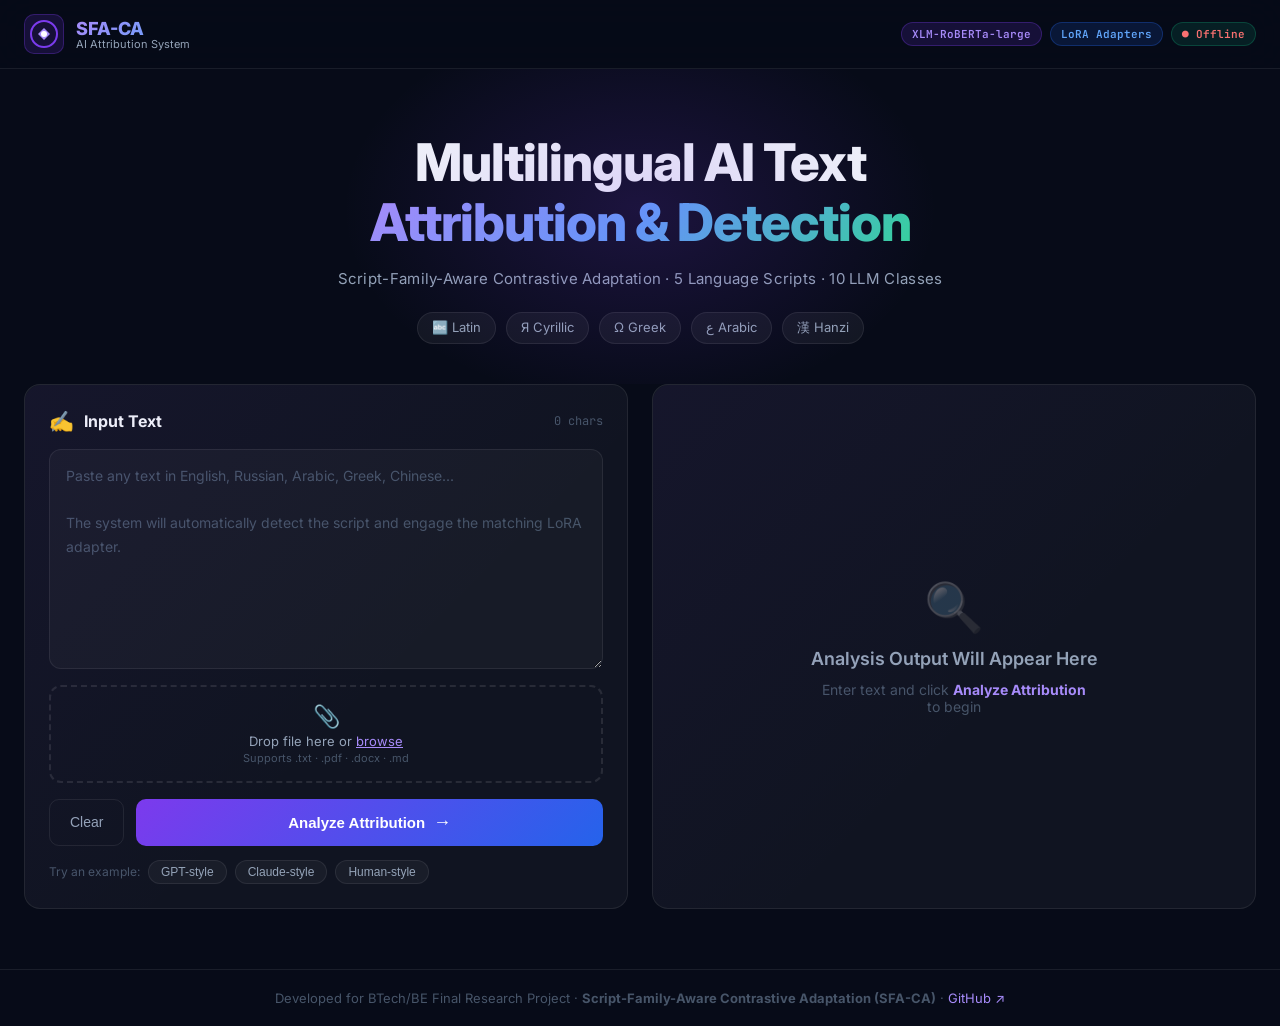
==== docs/index.html @ b48a972a "Rename frontend/ to docs/ for GitHub Pages deployment" ====
<!DOCTYPE html>
<html lang="en">
<head>
  <meta charset="UTF-8" />
  <meta name="viewport" content="width=device-width, initial-scale=1.0" />
  <title>SFA-CA | Multilingual AI Text Attribution System</title>
  <meta name="description" content="Script-Family-Aware Contrastive Adaptation for Multi-LLM Detection & Authorship Attribution across 5 language scripts." />
  <link rel="preconnect" href="https://fonts.googleapis.com" />
  <link rel="preconnect" href="https://fonts.gstatic.com" crossorigin />
  <link href="https://fonts.googleapis.com/css2?family=Inter:wght@300;400;500;600;700;800&family=JetBrains+Mono:wght@400;500&display=swap" rel="stylesheet" />
  <link rel="stylesheet" href="style.css" />
</head>
<body>

  <!-- ── HEADER ─────────────────────────────────────────────────────────── -->
  <header class="header">
    <div class="header-inner">
      <div class="logo">
        <div class="logo-icon">
          <svg width="28" height="28" viewBox="0 0 28 28" fill="none">
            <circle cx="14" cy="14" r="13" stroke="url(#lg1)" stroke-width="2"/>
            <path d="M8 14 L14 8 L20 14 L14 20 Z" fill="url(#lg2)"/>
            <circle cx="14" cy="14" r="3" fill="white"/>
            <defs>
              <linearGradient id="lg1" x1="0" y1="0" x2="28" y2="28">
                <stop offset="0%" stop-color="#7c3aed"/>
                <stop offset="100%" stop-color="#2563eb"/>
              </linearGradient>
              <linearGradient id="lg2" x1="0" y1="0" x2="28" y2="28">
                <stop offset="0%" stop-color="#a78bfa"/>
                <stop offset="100%" stop-color="#60a5fa"/>
              </linearGradient>
            </defs>
          </svg>
        </div>
        <div>
          <span class="logo-title">SFA-CA</span>
          <span class="logo-sub">AI Attribution System</span>
        </div>
      </div>
      <nav class="nav-badges">
        <span class="badge badge-purple">XLM-RoBERTa-large</span>
        <span class="badge badge-blue">LoRA Adapters</span>
        <span class="badge badge-green" id="status-badge">● Connecting...</span>
      </nav>
    </div>
  </header>

  <!-- ── HERO ───────────────────────────────────────────────────────────── -->
  <section class="hero">
    <div class="hero-glow"></div>
    <h1 class="hero-title">
      Multilingual AI Text<br/>
      <span class="gradient-text">Attribution & Detection</span>
    </h1>
    <p class="hero-sub">
      Script-Family-Aware Contrastive Adaptation · 5 Language Scripts · 10 LLM Classes
    </p>
    <div class="hero-clusters">
      <span class="cluster-pill">🔤 Latin</span>
      <span class="cluster-pill">Я Cyrillic</span>
      <span class="cluster-pill">Ω Greek</span>
      <span class="cluster-pill">ع Arabic</span>
      <span class="cluster-pill">漢 Hanzi</span>
    </div>
  </section>

  <!-- ── MAIN ───────────────────────────────────────────────────────────── -->
  <main class="main-grid">

    <!-- LEFT: Input Panel -->
    <section class="card input-card">
      <div class="card-header">
        <span class="card-icon">✍️</span>
        <h2 class="card-title">Input Text</h2>
        <span class="char-count" id="char-count">0 chars</span>
      </div>

      <textarea
        id="text-input"
        class="text-area"
        placeholder="Paste any text in English, Russian, Arabic, Greek, Chinese...&#10;&#10;The system will automatically detect the script and engage the matching LoRA adapter."
        spellcheck="false"
      ></textarea>

      <!-- File Upload -->
      <div class="upload-zone" id="upload-zone">
        <div class="upload-icon">📎</div>
        <div class="upload-label">Drop file here or <span class="upload-link">browse</span></div>
        <div class="upload-hint">Supports .txt · .pdf · .docx · .md</div>
        <input type="file" id="file-input" accept=".txt,.pdf,.docx,.md" hidden />
      </div>

      <div class="input-actions">
        <button class="btn-clear" id="btn-clear">Clear</button>
        <button class="btn-analyze" id="btn-analyze">
          <span class="btn-text">Analyze Attribution</span>
          <span class="btn-arrow">→</span>
        </button>
      </div>

      <!-- Example texts -->
      <div class="examples">
        <span class="examples-label">Try an example:</span>
        <button class="example-btn" data-text="Large language models have revolutionized natural language processing by enabling zero-shot generalization across diverse linguistic tasks. The transformer architecture's attention mechanism allows models to capture long-range dependencies in text, enabling sophisticated language understanding capabilities.">GPT-style</button>
        <button class="example-btn" data-text="I'd be happy to help analyze this topic. When considering complex technical frameworks, it is essential to systematically examine each component and evaluate its contribution to the overall system. Let me walk you through this clearly and methodically.">Claude-style</button>
        <button class="example-btn" data-text="Yesterday I went to the market and bought some vegetables. The weather was nice and I met my neighbor there. We talked for a while about the neighborhood and then I walked back home.">Human-style</button>
      </div>
    </section>

    <!-- RIGHT: Results Panel -->
    <section class="card results-card" id="results-card">

      <!-- Idle state -->
      <div class="idle-state" id="idle-state">
        <div class="idle-icon">🔍</div>
        <h3 class="idle-title">Analysis Output Will Appear Here</h3>
        <p class="idle-sub">Enter text and click <strong>Analyze Attribution</strong> to begin</p>
      </div>

      <!-- Loading state -->
      <div class="loading-state hidden" id="loading-state">
        <div class="spinner"></div>
        <p class="loading-text">Analyzing text attribution...</p>
        <p class="loading-sub">Routing to script adapter · Running inference</p>
      </div>

      <!-- Results state -->
      <div class="results-state hidden" id="results-state">

        <!-- Verdict Banner -->
        <div class="verdict-banner" id="verdict-banner">
          <div class="verdict-left">
            <div class="verdict-icon" id="verdict-icon">🤖</div>
            <div>
              <div class="verdict-label" id="verdict-label">AI-Generated</div>
              <div class="verdict-detail" id="verdict-detail">Primary: GPT-3.5-Turbo</div>
            </div>
          </div>
          <div class="confidence-ring-wrap">
            <svg class="confidence-ring" viewBox="0 0 80 80" width="80" height="80">
              <circle cx="40" cy="40" r="34" fill="none" stroke="#1e1b4b" stroke-width="8"/>
              <circle cx="40" cy="40" r="34" fill="none" stroke="url(#ringGrad)"
                stroke-width="8" stroke-linecap="round"
                stroke-dasharray="213.6" stroke-dashoffset="213.6"
                id="confidence-arc" transform="rotate(-90 40 40)"/>
              <text x="40" y="36" text-anchor="middle" font-size="14" font-weight="700" fill="white" id="conf-pct">87%</text>
              <text x="40" y="50" text-anchor="middle" font-size="7" fill="#a78bfa">confidence</text>
              <defs>
                <linearGradient id="ringGrad" x1="0%" y1="0%" x2="100%" y2="0%">
                  <stop offset="0%" stop-color="#7c3aed"/>
                  <stop offset="100%" stop-color="#2563eb"/>
                </linearGradient>
              </defs>
            </svg>
          </div>
        </div>

        <!-- Cluster Badge -->
        <div class="cluster-badge-row">
          <span class="meta-label">Active Adapter:</span>
          <span class="cluster-badge" id="cluster-badge">Latin</span>
          <span class="meta-label" style="margin-left:12px;">AI Probability:</span>
          <span class="ai-prob-pill" id="ai-prob-pill">87%</span>
        </div>

        <!-- Bar Chart -->
        <div class="chart-section">
          <div class="chart-title">Attribution Probability Distribution</div>
          <div class="bar-chart" id="bar-chart"></div>
        </div>

        <!-- Radar Chart -->
        <div class="chart-section">
          <div class="chart-title">Provenance Radar Profile</div>
          <canvas id="radar-canvas" width="280" height="280"></canvas>
        </div>

      </div>
    </section>
  </main>

  <!-- ── FOOTER ─────────────────────────────────────────────────────────── -->
  <footer class="footer">
    <p>
      Developed for BTech/BE Final Research Project ·
      <strong>Script-Family-Aware Contrastive Adaptation (SFA-CA)</strong> ·
      <a href="https://github.com/ByteBeast-1/multilingual-aa-sfaca" target="_blank" rel="noopener">GitHub ↗</a>
    </p>
  </footer>

  <script src="app.js"></script>
</body>
</html>
---- docs/style.css ----
/* ── Reset & Base ─────────────────────────────────────────────────────── */
*, *::before, *::after { box-sizing: border-box; margin: 0; padding: 0; }

:root {
  --bg:        #070b18;
  --bg-card:   rgba(255,255,255,0.04);
  --bg-card2:  rgba(255,255,255,0.07);
  --border:    rgba(255,255,255,0.08);
  --border-glow: rgba(124,58,237,0.35);
  --purple:    #7c3aed;
  --purple-lt: #a78bfa;
  --blue:      #2563eb;
  --blue-lt:   #60a5fa;
  --green:     #10b981;
  --red:       #ef4444;
  --text:      #f1f5f9;
  --text-muted:#94a3b8;
  --text-dim:  #475569;
  --radius:    16px;
  --shadow:    0 8px 32px rgba(0,0,0,0.5);
}

html { scroll-behavior: smooth; }
body {
  font-family: 'Inter', sans-serif;
  background: var(--bg);
  color: var(--text);
  min-height: 100vh;
  overflow-x: hidden;
}

/* ── Scrollbar ───────────────────────────────────────────────────────── */
::-webkit-scrollbar { width: 6px; }
::-webkit-scrollbar-track { background: var(--bg); }
::-webkit-scrollbar-thumb { background: #334155; border-radius: 3px; }
::-webkit-scrollbar-thumb:hover { background: var(--purple); }

/* ── Header ──────────────────────────────────────────────────────────── */
.header {
  position: sticky; top: 0; z-index: 100;
  background: rgba(7,11,24,0.85);
  backdrop-filter: blur(20px);
  border-bottom: 1px solid var(--border);
}
.header-inner {
  max-width: 1280px; margin: 0 auto;
  padding: 14px 24px;
  display: flex; align-items: center; justify-content: space-between;
}
.logo { display: flex; align-items: center; gap: 12px; }
.logo-icon {
  width: 40px; height: 40px;
  background: rgba(124,58,237,0.15);
  border: 1px solid rgba(124,58,237,0.3);
  border-radius: 10px;
  display: grid; place-items: center;
}
.logo-title {
  display: block; font-size: 18px; font-weight: 800;
  background: linear-gradient(135deg, #a78bfa, #60a5fa);
  -webkit-background-clip: text; -webkit-text-fill-color: transparent;
}
.logo-sub { display: block; font-size: 11px; color: var(--text-muted); margin-top: -2px; }
.nav-badges { display: flex; gap: 8px; flex-wrap: wrap; }
.badge {
  padding: 4px 10px; border-radius: 20px;
  font-size: 11px; font-weight: 600; font-family: 'JetBrains Mono', monospace;
}
.badge-purple { background: rgba(124,58,237,0.15); border: 1px solid rgba(124,58,237,0.3); color: var(--purple-lt); }
.badge-blue   { background: rgba(37,99,235,0.15);  border: 1px solid rgba(37,99,235,0.3);  color: var(--blue-lt);   }
.badge-green  { background: rgba(16,185,129,0.12); border: 1px solid rgba(16,185,129,0.25); color: #34d399; transition: all .3s; }

/* ── Hero ────────────────────────────────────────────────────────────── */
.hero {
  position: relative;
  text-align: center;
  padding: 64px 24px 40px;
  overflow: hidden;
}
.hero-glow {
  position: absolute; top: -60px; left: 50%; transform: translateX(-50%);
  width: 600px; height: 400px;
  background: radial-gradient(ellipse, rgba(124,58,237,0.18) 0%, transparent 70%);
  pointer-events: none;
}
.hero-title {
  font-size: clamp(28px, 5vw, 52px);
  font-weight: 800; line-height: 1.15;
  letter-spacing: -1px;
}
.gradient-text {
  background: linear-gradient(135deg, #a78bfa 0%, #60a5fa 50%, #34d399 100%);
  -webkit-background-clip: text; -webkit-text-fill-color: transparent;
}
.hero-sub {
  margin-top: 16px; font-size: 15px; color: var(--text-muted);
  letter-spacing: .3px;
}
.hero-clusters {
  display: flex; justify-content: center; gap: 10px; flex-wrap: wrap;
  margin-top: 24px;
}
.cluster-pill {
  padding: 6px 14px; border-radius: 20px;
  background: rgba(255,255,255,0.05); border: 1px solid var(--border);
  font-size: 13px; color: var(--text-muted);
  transition: all .2s;
}
.cluster-pill:hover {
  background: rgba(124,58,237,0.12); border-color: var(--border-glow);
  color: var(--purple-lt);
}

/* ── Main Grid ───────────────────────────────────────────────────────── */
.main-grid {
  max-width: 1280px; margin: 0 auto;
  padding: 0 24px 60px;
  display: grid;
  grid-template-columns: 1fr 1fr;
  gap: 24px;
}
@media (max-width: 900px) { .main-grid { grid-template-columns: 1fr; } }

/* ── Cards ───────────────────────────────────────────────────────────── */
.card {
  background: var(--bg-card);
  border: 1px solid var(--border);
  border-radius: var(--radius);
  padding: 24px;
  position: relative;
  transition: border-color .3s;
}
.card:hover { border-color: rgba(124,58,237,0.25); }
.card::before {
  content: '';
  position: absolute; inset: 0;
  border-radius: var(--radius);
  background: linear-gradient(135deg, rgba(124,58,237,0.05) 0%, transparent 60%);
  pointer-events: none;
}
.card-header {
  display: flex; align-items: center; gap: 10px;
  margin-bottom: 16px;
}
.card-icon { font-size: 20px; }
.card-title { font-size: 16px; font-weight: 700; flex: 1; }
.char-count { font-size: 12px; color: var(--text-dim); font-family: 'JetBrains Mono', monospace; }

/* ── Text Area ───────────────────────────────────────────────────────── */
.text-area {
  width: 100%; height: 220px;
  background: rgba(255,255,255,0.03);
  border: 1px solid var(--border);
  border-radius: 12px;
  color: var(--text);
  font-family: 'Inter', sans-serif;
  font-size: 14px; line-height: 1.7;
  padding: 14px 16px;
  resize: vertical;
  transition: border-color .2s, box-shadow .2s;
  outline: none;
}
.text-area:focus {
  border-color: var(--purple);
  box-shadow: 0 0 0 3px rgba(124,58,237,0.12);
}
.text-area::placeholder { color: var(--text-dim); }

/* ── Upload Zone ─────────────────────────────────────────────────────── */
.upload-zone {
  margin-top: 12px;
  border: 2px dashed rgba(255,255,255,0.1);
  border-radius: 12px;
  padding: 16px;
  text-align: center;
  cursor: pointer;
  transition: all .2s;
}
.upload-zone:hover, .upload-zone.drag-over {
  border-color: var(--purple);
  background: rgba(124,58,237,0.06);
}
.upload-icon { font-size: 22px; margin-bottom: 4px; }
.upload-label { font-size: 13px; color: var(--text-muted); }
.upload-link { color: var(--purple-lt); text-decoration: underline; cursor: pointer; }
.upload-hint { font-size: 11px; color: var(--text-dim); margin-top: 2px; }

/* ── Buttons ─────────────────────────────────────────────────────────── */
.input-actions {
  display: flex; gap: 12px; margin-top: 16px;
}
.btn-clear {
  padding: 12px 20px; border-radius: 10px;
  background: transparent;
  border: 1px solid var(--border);
  color: var(--text-muted); font-size: 14px; font-weight: 500;
  cursor: pointer; transition: all .2s;
}
.btn-clear:hover { background: rgba(255,255,255,0.05); color: var(--text); }

.btn-analyze {
  flex: 1;
  padding: 13px 24px; border-radius: 10px;
  background: linear-gradient(135deg, var(--purple), var(--blue));
  border: none; color: white;
  font-size: 15px; font-weight: 700;
  cursor: pointer; display: flex; align-items: center; justify-content: center; gap: 8px;
  transition: all .25s; position: relative; overflow: hidden;
}
.btn-analyze::before {
  content: ''; position: absolute; inset: 0;
  background: linear-gradient(135deg, rgba(255,255,255,0.15), transparent);
  opacity: 0; transition: opacity .2s;
}
.btn-analyze:hover::before { opacity: 1; }
.btn-analyze:hover { transform: translateY(-1px); box-shadow: 0 8px 24px rgba(124,58,237,0.4); }
.btn-analyze:active { transform: translateY(0); }
.btn-analyze:disabled { opacity: 0.6; cursor: not-allowed; transform: none; }
.btn-arrow { font-size: 18px; transition: transform .2s; }
.btn-analyze:hover .btn-arrow { transform: translateX(3px); }

/* ── Examples ────────────────────────────────────────────────────────── */
.examples {
  margin-top: 14px;
  display: flex; align-items: center; gap: 8px; flex-wrap: wrap;
}
.examples-label { font-size: 12px; color: var(--text-dim); }
.example-btn {
  padding: 4px 12px; border-radius: 20px;
  background: rgba(255,255,255,0.04);
  border: 1px solid var(--border);
  color: var(--text-muted); font-size: 12px;
  cursor: pointer; transition: all .2s;
}
.example-btn:hover {
  background: rgba(124,58,237,0.1); border-color: var(--border-glow);
  color: var(--purple-lt);
}

/* ── Results: Idle / Loading ─────────────────────────────────────────── */
.idle-state, .loading-state {
  display: flex; flex-direction: column;
  align-items: center; justify-content: center;
  height: 100%; min-height: 400px; gap: 12px;
  text-align: center;
}
.idle-icon { font-size: 48px; opacity: .3; }
.idle-title { font-size: 18px; font-weight: 600; color: var(--text-muted); }
.idle-sub { font-size: 14px; color: var(--text-dim); max-width: 280px; }
.idle-sub strong { color: var(--purple-lt); }

.spinner {
  width: 48px; height: 48px;
  border: 3px solid rgba(124,58,237,0.2);
  border-top-color: var(--purple);
  border-radius: 50%;
  animation: spin .8s linear infinite;
}
@keyframes spin { to { transform: rotate(360deg); } }
.loading-text { font-size: 16px; font-weight: 600; color: var(--text); }
.loading-sub { font-size: 13px; color: var(--text-dim); }

.hidden { display: none !important; }

/* ── Verdict Banner ──────────────────────────────────────────────────── */
.verdict-banner {
  display: flex; align-items: center; justify-content: space-between;
  background: var(--bg-card2); border: 1px solid var(--border-glow);
  border-radius: 14px; padding: 16px 20px; margin-bottom: 16px;
  animation: fadeUp .4s ease;
}
@keyframes fadeUp {
  from { opacity:0; transform: translateY(12px); }
  to   { opacity:1; transform: translateY(0); }
}
.verdict-left { display: flex; align-items: center; gap: 14px; }
.verdict-icon { font-size: 32px; }
.verdict-label { font-size: 20px; font-weight: 800; }
.verdict-label.ai   { color: #f87171; }
.verdict-label.human { color: #34d399; }
.verdict-detail { font-size: 12px; color: var(--text-muted); margin-top: 2px; }

/* ── Confidence Ring ─────────────────────────────────────────────────── */
.confidence-ring { filter: drop-shadow(0 0 8px rgba(124,58,237,0.4)); }
.confidence-arc-fill { transition: stroke-dashoffset 1s cubic-bezier(0.4,0,0.2,1); }

/* ── Cluster Badge ───────────────────────────────────────────────────── */
.cluster-badge-row {
  display: flex; align-items: center; gap: 8px;
  flex-wrap: wrap; margin-bottom: 20px;
}
.meta-label { font-size: 12px; color: var(--text-dim); }
.cluster-badge {
  padding: 3px 12px; border-radius: 20px;
  background: rgba(124,58,237,0.15); border: 1px solid rgba(124,58,237,0.3);
  color: var(--purple-lt); font-size: 12px; font-weight: 600;
}
.ai-prob-pill {
  padding: 3px 12px; border-radius: 20px;
  background: rgba(239,68,68,0.12); border: 1px solid rgba(239,68,68,0.25);
  color: #f87171; font-size: 12px; font-weight: 700;
}

/* ── Bar Chart ───────────────────────────────────────────────────────── */
.chart-section { margin-bottom: 20px; }
.chart-title { font-size: 12px; font-weight: 600; color: var(--text-dim); text-transform: uppercase; letter-spacing: .8px; margin-bottom: 12px; }
.bar-chart { display: flex; flex-direction: column; gap: 8px; }
.bar-row {
  display: grid; grid-template-columns: 140px 1fr 52px;
  align-items: center; gap: 10px;
  animation: fadeUp .4s ease both;
}
.bar-label { font-size: 12px; color: var(--text-muted); white-space: nowrap; overflow: hidden; text-overflow: ellipsis; }
.bar-track { height: 8px; background: rgba(255,255,255,0.06); border-radius: 4px; overflow: hidden; }
.bar-fill {
  height: 100%; border-radius: 4px;
  transition: width 1s cubic-bezier(0.4,0,0.2,1);
}
.bar-pct { font-size: 12px; font-weight: 600; color: var(--text); text-align: right; font-family: 'JetBrains Mono', monospace; }

/* ── Radar Canvas ────────────────────────────────────────────────────── */
#radar-canvas { display: block; margin: 0 auto; }

/* ── Footer ──────────────────────────────────────────────────────────── */
.footer {
  border-top: 1px solid var(--border);
  padding: 20px 24px;
  text-align: center;
  font-size: 13px; color: var(--text-dim);
}
.footer a { color: var(--purple-lt); text-decoration: none; }
.footer a:hover { text-decoration: underline; }
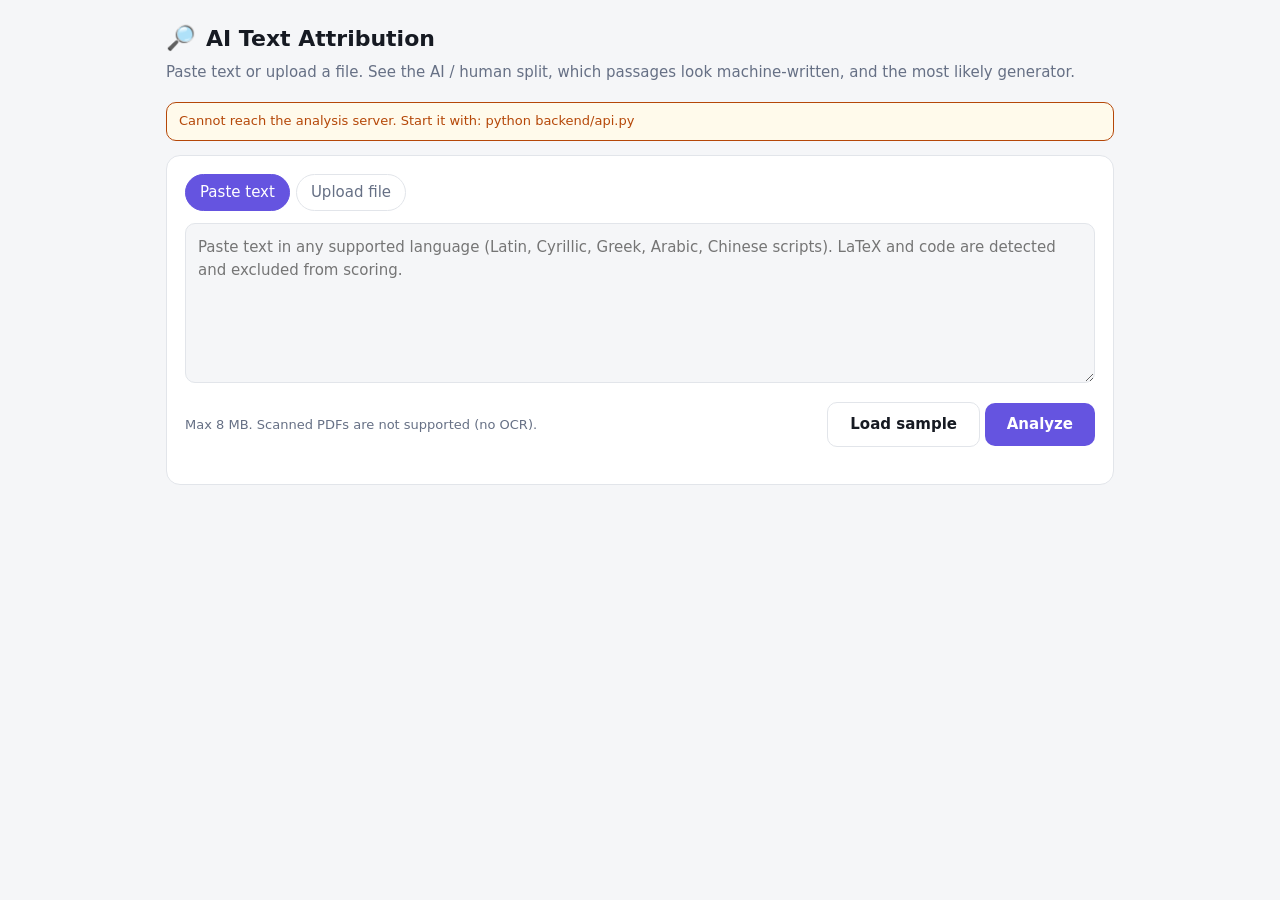
==== commit db7cef29: "feat: segment-level detection API, new upload UI, 8-class inference fixes Co-Authored-By: Claude Son" ====
--- a/docs/index.html
+++ b/docs/index.html
@@ -1,194 +1,177 @@
-<!DOCTYPE html>
-<html lang="en">
-<head>
-  <meta charset="UTF-8" />
-  <meta name="viewport" content="width=device-width, initial-scale=1.0" />
-  <title>SFA-CA | Multilingual AI Text Attribution System</title>
-  <meta name="description" content="Script-Family-Aware Contrastive Adaptation for Multi-LLM Detection & Authorship Attribution across 5 language scripts." />
-  <link rel="preconnect" href="https://fonts.googleapis.com" />
-  <link rel="preconnect" href="https://fonts.gstatic.com" crossorigin />
-  <link href="https://fonts.googleapis.com/css2?family=Inter:wght@300;400;500;600;700;800&family=JetBrains+Mono:wght@400;500&display=swap" rel="stylesheet" />
-  <link rel="stylesheet" href="style.css" />
-</head>
-<body>
+<!doctype html>
+<html lang="en"><head><meta charset="utf-8">
+<meta name="viewport" content="width=device-width, initial-scale=1, viewport-fit=cover">
+<title>SFA-CA AI Text Attribution</title>
+<meta name="description" content="Upload or paste text to see how likely it is AI-written, which passages, and which generator.">
+<style>
+:root{--bg:#f5f6f8;--card:#fff;--bd:#e2e5ea;--tx:#161a22;--mut:#667085;--ai:#e5484d;--hu:#26a269;--ac:#6554e0;--no:#98a2b3;--warn:#b54708;--warnbg:#fffaeb}
+@media (prefers-color-scheme:dark){:root:not([data-theme="light"]){--bg:#1b1b1d;--card:#262628;--bd:#37373b;--tx:#ececf0;--mut:#9a9aa5;--ai:#ff6369;--hu:#3dd68c;--ac:#9a8cff;--no:#6b6b75;--warn:#fec84b;--warnbg:#3a2d12}}
+:root[data-theme="dark"]{--bg:#1b1b1d;--card:#262628;--bd:#37373b;--tx:#ececf0;--mut:#9a9aa5;--ai:#ff6369;--hu:#3dd68c;--ac:#9a8cff;--no:#6b6b75;--warn:#fec84b;--warnbg:#3a2d12}
+*{box-sizing:border-box}
+body{margin:0;background:var(--bg);color:var(--tx);font:15px/1.55 Inter,system-ui,-apple-system,"Segoe UI",sans-serif}
+.wrap{max-width:980px;margin:0 auto;padding:20px 16px 60px}
+header{display:flex;align-items:center;gap:10px;margin-bottom:4px}
+h1{font-size:22px;margin:0}
+.sub{color:var(--mut);margin:0 0 18px}
+.card{background:var(--card);border:1px solid var(--bd);border-radius:14px;padding:18px;margin-bottom:16px}
+.tabs{display:flex;gap:6px;margin-bottom:12px}
+.tab{border:1px solid var(--bd);background:transparent;color:var(--mut);padding:6px 14px;border-radius:999px;cursor:pointer;font:inherit}
+.tab.on{background:var(--ac);border-color:var(--ac);color:#fff}
+:focus-visible{outline:2px solid var(--ac);outline-offset:2px}
+textarea{width:100%;min-height:160px;resize:vertical;background:var(--bg);color:var(--tx);border:1px solid var(--bd);border-radius:10px;padding:12px;font:inherit}
+.drop{border:2px dashed var(--bd);border-radius:12px;padding:34px 12px;text-align:center;color:var(--mut);cursor:pointer}
+.drop.over,.drop:hover{border-color:var(--ac);color:var(--tx)}
+.row{display:flex;gap:10px;align-items:center;justify-content:space-between;margin-top:12px;flex-wrap:wrap}
+.btn{background:var(--ac);color:#fff;border:0;border-radius:10px;padding:10px 22px;font:inherit;font-weight:600;cursor:pointer}
+.btn:disabled{opacity:.6;cursor:wait}
+.ghost{background:transparent;border:1px solid var(--bd);color:var(--tx)}
+.hint{color:var(--mut);font-size:13px}
+.banner{border:1px solid var(--warn);background:var(--warnbg);color:var(--warn);border-radius:10px;padding:8px 12px;margin-bottom:14px;font-size:13px}
+.grid{display:grid;grid-template-columns:260px 1fr;gap:16px}
+@media(max-width:720px){.grid{grid-template-columns:1fr}}
+.donutbox{text-align:center}
+.big{font-weight:700;font-size:17px}
+.legend{display:flex;gap:14px;justify-content:center;font-size:13px;margin-top:6px}
+.dot{display:inline-block;width:10px;height:10px;border-radius:50%;margin-right:5px}
+h3{margin:0 0 10px;font-size:15px}
+.gen{display:grid;grid-template-columns:150px 1fr 48px;gap:8px;align-items:center;font-size:13px;margin:5px 0}
+.track{height:9px;background:var(--bg);border-radius:6px;overflow:hidden}
+.fill{height:100%;background:var(--ac);border-radius:6px}
+.top .fill{background:var(--ai)}
+.chips{display:flex;gap:8px;flex-wrap:wrap;margin-bottom:12px}
+.chip{font-size:12px;border:1px solid var(--bd);border-radius:999px;padding:3px 10px;color:var(--mut)}
+.chip b{color:var(--tx)}
+.doc{white-space:pre-wrap;word-wrap:break-word;line-height:1.8}
+.seg{border-radius:4px;padding:1px 0;cursor:help}
+.seg.flash{outline:2px solid var(--ac)}
+.not{border-bottom:1px dashed var(--no);color:var(--mut);font-family:ui-monospace,Menlo,monospace;font-size:.92em;background:color-mix(in srgb,var(--no) 25%,transparent)}
+.plot{overflow-x:auto}
+svg text{fill:var(--mut);font-size:10px}
+.err{color:var(--ai);min-height:1.4em}
+.hidden{display:none}
+.note{color:var(--mut);font-size:12.5px;margin-top:6px}
+</style></head>
+<body><div class="wrap">
+<header><span style="font-size:24px" aria-hidden="true">🔎</span><h1>AI Text Attribution</h1></header>
+<p class="sub">Paste text or upload a file. See the AI / human split, which passages look machine-written, and the most likely generator.</p>
+<div id="banner" class="banner hidden" role="status"></div>
 
-  <!-- ── HEADER ─────────────────────────────────────────────────────────── -->
-  <header class="header">
-    <div class="header-inner">
-      <div class="logo">
-        <div class="logo-icon">
-          <svg width="28" height="28" viewBox="0 0 28 28" fill="none">
-            <circle cx="14" cy="14" r="13" stroke="url(#lg1)" stroke-width="2"/>
-            <path d="M8 14 L14 8 L20 14 L14 20 Z" fill="url(#lg2)"/>
-            <circle cx="14" cy="14" r="3" fill="white"/>
-            <defs>
-              <linearGradient id="lg1" x1="0" y1="0" x2="28" y2="28">
-                <stop offset="0%" stop-color="#7c3aed"/>
-                <stop offset="100%" stop-color="#2563eb"/>
-              </linearGradient>
-              <linearGradient id="lg2" x1="0" y1="0" x2="28" y2="28">
-                <stop offset="0%" stop-color="#a78bfa"/>
-                <stop offset="100%" stop-color="#60a5fa"/>
-              </linearGradient>
-            </defs>
-          </svg>
-        </div>
-        <div>
-          <span class="logo-title">SFA-CA</span>
-          <span class="logo-sub">AI Attribution System</span>
-        </div>
-      </div>
-      <nav class="nav-badges">
-        <span class="badge badge-purple">XLM-RoBERTa-large</span>
-        <span class="badge badge-blue">LoRA Adapters</span>
-        <span class="badge badge-green" id="status-badge">● Connecting...</span>
-      </nav>
+<div class="card">
+  <div class="tabs" role="tablist"><button class="tab on" data-m="text" role="tab">Paste text</button><button class="tab" data-m="file" role="tab">Upload file</button></div>
+  <div id="pText"><textarea id="txt" aria-label="Text to analyze" placeholder="Paste text in any supported language (Latin, Cyrillic, Greek, Arabic, Chinese scripts). LaTeX and code are detected and excluded from scoring."></textarea></div>
+  <div id="pFile" class="hidden">
+    <div class="drop" id="drop" tabindex="0" role="button" aria-label="Choose a file">Drop a .pdf, .docx, .txt or .md here, or click to browse<br><span id="fname" class="hint"></span></div>
+    <input type="file" id="fin" accept=".pdf,.docx,.txt,.md" hidden>
+  </div>
+  <div class="row"><span class="hint">Max 8 MB. Scanned PDFs are not supported (no OCR).</span>
+    <span><button class="btn ghost" id="sample">Load sample</button> <button class="btn" id="go">Analyze</button></span></div>
+  <div id="err" class="err hint" role="alert"></div>
+</div>
+
+<div id="res" class="hidden">
+  <div class="chips" id="chips"></div>
+  <div id="warns"></div>
+  <div class="grid">
+    <div class="card donutbox">
+      <svg id="donut" viewBox="0 0 120 120" width="190" height="190" role="img" aria-label="AI versus human share"></svg>
+      <div class="big" id="aiPct"></div>
+      <div class="legend"><span><i class="dot" style="background:var(--ai)"></i>AI</span><span><i class="dot" style="background:var(--hu)"></i>Human</span></div>
     </div>
-  </header>
+    <div class="card"><h3>Which AI wrote it?</h3><div id="gens"></div>
+      <div class="note">Generators the model was trained on: GPT-3.5, Llama-2, Mistral-7B, Vicuna, OPT-IML, Eagle-7B, Aya-101. Text from any other model (GPT-4o, Claude, Gemini...) is mapped to the closest one.</div></div>
+  </div>
+  <div class="card"><h3>AI probability across the document</h3><div class="plot" id="plot"></div>
+    <div class="hint">Each bar is one sentence. Click a bar to jump to it. Grey bars are math/code, excluded from scoring.</div></div>
+  <div class="card"><h3>Where the AI text is</h3>
+    <div class="chips"><span class="chip"><i class="dot" style="background:var(--ai)"></i>darker = more likely AI</span><span class="chip"><span class="not">$x^2$</span> math/code excluded</span><span class="chip" id="flagged"></span></div>
+    <div class="doc" id="doc"></div>
+    <div class="row"><span class="note">This is a statistical likelihood, not proof of authorship. Short, edited or paraphrased text is unreliable.</span>
+      <button class="btn ghost" id="dl">Download highlighted report</button></div></div>
+</div>
+</div>
+<script src="config.js"></script>
+<script>
+const API=(window.SFACA_API_URL||"").replace(/\/$/,"");
+const $=s=>document.querySelector(s);
+const esc=t=>t.replace(/[&<>]/g,c=>({"&":"&amp;","<":"&lt;",">":"&gt;"}[c]));
+const SAMPLE="Photosynthesis is the process by which plants convert light into chemical energy. I remember my grandmother watering her tomatoes every dawn, grumbling about the heat. Moreover, it is crucial to understand that this process plays a pivotal role in sustaining life on Earth. The overall reaction can be written as $6CO_2 + 6H_2O \\rightarrow C_6H_{12}O_6 + 6O_2$ for the net process. Furthermore, researchers continue to delve into the multifaceted mechanisms that underpin it. Honestly, the lab results we got last week were a mess.";
+let mode="text",file=null;
 
-  <!-- ── HERO ───────────────────────────────────────────────────────────── -->
-  <section class="hero">
-    <div class="hero-glow"></div>
-    <h1 class="hero-title">
-      Multilingual AI Text<br/>
-      <span class="gradient-text">Attribution & Detection</span>
-    </h1>
-    <p class="hero-sub">
-      Script-Family-Aware Contrastive Adaptation · 5 Language Scripts · 10 LLM Classes
-    </p>
-    <div class="hero-clusters">
-      <span class="cluster-pill">🔤 Latin</span>
-      <span class="cluster-pill">Я Cyrillic</span>
-      <span class="cluster-pill">Ω Greek</span>
-      <span class="cluster-pill">ع Arabic</span>
-      <span class="cluster-pill">漢 Hanzi</span>
-    </div>
-  </section>
+fetch(API+"/health").then(r=>r.json()).then(h=>{
+  const b=$("#banner");
+  if(h.model==="stub"){b.textContent="Demo mode: scores come from a placeholder heuristic, not the trained model.";b.classList.remove("hidden")}
+  else if(h.status!=="ok"){b.textContent="The model is not loaded on the server yet.";b.classList.remove("hidden")}
+}).catch(()=>{const b=$("#banner");b.textContent="Cannot reach the analysis server"+(API?" at "+API:"")+". Start it with: python backend/api.py";b.classList.remove("hidden")});
 
-  <!-- ── MAIN ───────────────────────────────────────────────────────────── -->
-  <main class="main-grid">
+document.querySelectorAll(".tab").forEach(b=>b.onclick=()=>{mode=b.dataset.m;
+  document.querySelectorAll(".tab").forEach(x=>x.classList.toggle("on",x===b));
+  $("#pText").classList.toggle("hidden",mode!=="text");$("#pFile").classList.toggle("hidden",mode!=="file")});
+$("#drop").onclick=()=>$("#fin").click();
+$("#drop").onkeydown=e=>{if(e.key==="Enter"||e.key===" "){e.preventDefault();$("#fin").click()}};
+$("#fin").onchange=e=>setFile(e.target.files[0]);
+["dragover","dragleave","drop"].forEach(ev=>$("#drop").addEventListener(ev,e=>{e.preventDefault();
+  $("#drop").classList.toggle("over",ev==="dragover");if(ev==="drop")setFile(e.dataTransfer.files[0])}));
+function setFile(f){if(f){file=f;$("#fname").textContent=f.name}}
+$("#sample").onclick=()=>{document.querySelector('.tab[data-m="text"]').click();$("#txt").value=SAMPLE};
 
-    <!-- LEFT: Input Panel -->
-    <section class="card input-card">
-      <div class="card-header">
-        <span class="card-icon">✍️</span>
-        <h2 class="card-title">Input Text</h2>
-        <span class="char-count" id="char-count">0 chars</span>
-      </div>
+function formData(){
+  const fd=new FormData();
+  if(mode==="file"){if(!file)throw new Error("Choose a file first.");fd.append("file",file)}
+  else{if($("#txt").value.trim().length<40)throw new Error("Please provide at least a couple of sentences.");fd.append("text",$("#txt").value)}
+  return fd;
+}
+async function call(path){
+  const r=await fetch(API+path,{method:"POST",body:formData()});
+  if(!r.ok){let m="Server error "+r.status;try{m=(await r.json()).detail||m}catch(e){}throw new Error(m)}
+  return r;
+}
+async function analyze(){
+  $("#err").textContent="";$("#go").disabled=true;$("#go").textContent="Analyzing…";
+  try{render(await(await call("/api/analyze")).json())}
+  catch(e){$("#err").textContent=e.message==="Failed to fetch"?"Cannot reach the analysis server.":e.message}
+  $("#go").disabled=false;$("#go").textContent="Analyze";
+}
+$("#go").onclick=analyze;
+$("#dl").onclick=async()=>{
+  $("#err").textContent="";
+  try{const b=await(await call("/api/export")).blob();const a=document.createElement("a");
+    a.href=URL.createObjectURL(b);a.download="sfaca-report.html";a.click();URL.revokeObjectURL(a.href)}
+  catch(e){$("#err").textContent=e.message}
+};
 
-      <textarea
-        id="text-input"
-        class="text-area"
-        placeholder="Paste any text in English, Russian, Arabic, Greek, Chinese...&#10;&#10;The system will automatically detect the script and engage the matching LoRA adapter."
-        spellcheck="false"
-      ></textarea>
-
-      <!-- File Upload -->
-      <div class="upload-zone" id="upload-zone">
-        <div class="upload-icon">📎</div>
-        <div class="upload-label">Drop file here or <span class="upload-link">browse</span></div>
-        <div class="upload-hint">Supports .txt · .pdf · .docx · .md</div>
-        <input type="file" id="file-input" accept=".txt,.pdf,.docx,.md" hidden />
-      </div>
-
-      <div class="input-actions">
-        <button class="btn-clear" id="btn-clear">Clear</button>
-        <button class="btn-analyze" id="btn-analyze">
-          <span class="btn-text">Analyze Attribution</span>
-          <span class="btn-arrow">→</span>
-        </button>
-      </div>
-
-      <!-- Example texts -->
-      <div class="examples">
-        <span class="examples-label">Try an example:</span>
-        <button class="example-btn" data-text="Large language models have revolutionized natural language processing by enabling zero-shot generalization across diverse linguistic tasks. The transformer architecture's attention mechanism allows models to capture long-range dependencies in text, enabling sophisticated language understanding capabilities.">GPT-style</button>
-        <button class="example-btn" data-text="I'd be happy to help analyze this topic. When considering complex technical frameworks, it is essential to systematically examine each component and evaluate its contribution to the overall system. Let me walk you through this clearly and methodically.">Claude-style</button>
-        <button class="example-btn" data-text="Yesterday I went to the market and bought some vegetables. The weather was nice and I met my neighbor there. We talked for a while about the neighborhood and then I walked back home.">Human-style</button>
-      </div>
-    </section>
-
-    <!-- RIGHT: Results Panel -->
-    <section class="card results-card" id="results-card">
-
-      <!-- Idle state -->
-      <div class="idle-state" id="idle-state">
-        <div class="idle-icon">🔍</div>
-        <h3 class="idle-title">Analysis Output Will Appear Here</h3>
-        <p class="idle-sub">Enter text and click <strong>Analyze Attribution</strong> to begin</p>
-      </div>
-
-      <!-- Loading state -->
-      <div class="loading-state hidden" id="loading-state">
-        <div class="spinner"></div>
-        <p class="loading-text">Analyzing text attribution...</p>
-        <p class="loading-sub">Routing to script adapter · Running inference</p>
-      </div>
-
-      <!-- Results state -->
-      <div class="results-state hidden" id="results-state">
-
-        <!-- Verdict Banner -->
-        <div class="verdict-banner" id="verdict-banner">
-          <div class="verdict-left">
-            <div class="verdict-icon" id="verdict-icon">🤖</div>
-            <div>
-              <div class="verdict-label" id="verdict-label">AI-Generated</div>
-              <div class="verdict-detail" id="verdict-detail">Primary: GPT-3.5-Turbo</div>
-            </div>
-          </div>
-          <div class="confidence-ring-wrap">
-            <svg class="confidence-ring" viewBox="0 0 80 80" width="80" height="80">
-              <circle cx="40" cy="40" r="34" fill="none" stroke="#1e1b4b" stroke-width="8"/>
-              <circle cx="40" cy="40" r="34" fill="none" stroke="url(#ringGrad)"
-                stroke-width="8" stroke-linecap="round"
-                stroke-dasharray="213.6" stroke-dashoffset="213.6"
-                id="confidence-arc" transform="rotate(-90 40 40)"/>
-              <text x="40" y="36" text-anchor="middle" font-size="14" font-weight="700" fill="white" id="conf-pct">87%</text>
-              <text x="40" y="50" text-anchor="middle" font-size="7" fill="#a78bfa">confidence</text>
-              <defs>
-                <linearGradient id="ringGrad" x1="0%" y1="0%" x2="100%" y2="0%">
-                  <stop offset="0%" stop-color="#7c3aed"/>
-                  <stop offset="100%" stop-color="#2563eb"/>
-                </linearGradient>
-              </defs>
-            </svg>
-          </div>
-        </div>
-
-        <!-- Cluster Badge -->
-        <div class="cluster-badge-row">
-          <span class="meta-label">Active Adapter:</span>
-          <span class="cluster-badge" id="cluster-badge">Latin</span>
-          <span class="meta-label" style="margin-left:12px;">AI Probability:</span>
-          <span class="ai-prob-pill" id="ai-prob-pill">87%</span>
-        </div>
-
-        <!-- Bar Chart -->
-        <div class="chart-section">
-          <div class="chart-title">Attribution Probability Distribution</div>
-          <div class="bar-chart" id="bar-chart"></div>
-        </div>
-
-        <!-- Radar Chart -->
-        <div class="chart-section">
-          <div class="chart-title">Provenance Radar Profile</div>
-          <canvas id="radar-canvas" width="280" height="280"></canvas>
-        </div>
-
-      </div>
-    </section>
-  </main>
-
-  <!-- ── FOOTER ─────────────────────────────────────────────────────────── -->
-  <footer class="footer">
-    <p>
-      Developed for BTech/BE Final Research Project ·
-      <strong>Script-Family-Aware Contrastive Adaptation (SFA-CA)</strong> ·
-      <a href="https://github.com/ByteBeast-1/multilingual-aa-sfaca" target="_blank" rel="noopener">GitHub ↗</a>
-    </p>
-  </footer>
-
-  <script src="app.js"></script>
-</body>
-</html>
+function render(d){
+  $("#res").classList.remove("hidden");
+  const gp=Object.entries(d.generator_probs);
+  const ranked=gp.filter(p=>p[0]!=="human").sort((a,b)=>b[1]-a[1]);
+  const human=gp.find(p=>p[0]==="human");
+  const likely=d.ai_pct>=50&&d.top_generator?d.top_generator:"Human";
+  $("#chips").innerHTML=`<span class="chip">Script: <b>${d.script}</b></span><span class="chip">Adapter: <b>${d.adapter}</b></span>
+   <span class="chip">Notation density: <b>${(d.ndi*100).toFixed(1)}%</b></span>
+   ${d.low_evidence?'<span class="chip"><b>Low evidence</b></span>':""}
+   <span class="chip">Likely source: <b>${esc(likely)}</b></span>`;
+  $("#warns").innerHTML=(d.warnings||[]).map(w=>`<div class="banner">${esc(w)}</div>`).join("");
+  const C=2*Math.PI*46,a=d.ai_pct/100*C;
+  $("#donut").innerHTML=`<circle cx="60" cy="60" r="46" fill="none" stroke="var(--hu)" stroke-width="16"/>
+   <circle cx="60" cy="60" r="46" fill="none" stroke="var(--ai)" stroke-width="16" stroke-dasharray="${a} ${C}" transform="rotate(-90 60 60)"/>`;
+  $("#aiPct").textContent=`${d.ai_pct.toFixed(1)}% AI · ${d.human_pct.toFixed(1)}% Human`;
+  $("#gens").innerHTML=[human,...ranked].filter(Boolean).map(([n,p],i)=>`<div class="gen ${i===1&&d.ai_pct>=50?"top":""}"><span>${esc(n)}</span><div class="track"><div class="fill" style="width:${p*100}%"></div></div><span>${(p*100).toFixed(1)}%</span></div>`).join("");
+  const segs=d.segments,n=segs.length,W=Math.max(600,n*14),bw=W/n;
+  let bars="",flag=0,tc=0;
+  segs.forEach((s,i)=>{
+    if(s.type==="notation"){bars+=`<rect x="${i*bw+1}" y="92" width="${bw-2}" height="8" fill="var(--no)"/>`;return}
+    if(!s.scored)return;
+    tc++;if(s.ai_prob>=.5)flag++;
+    const h=Math.max(2,s.ai_prob*90);
+    bars+=`<rect data-i="${i}" x="${i*bw+1}" y="${100-h}" width="${bw-2}" height="${h}" rx="2" fill="${s.ai_prob>=.5?"var(--ai)":"var(--hu)"}" style="cursor:pointer"><title>${(s.ai_prob*100).toFixed(0)}% AI</title></rect>`});
+  $("#plot").innerHTML=`<svg viewBox="0 0 ${W} 112" width="${W}" height="150" preserveAspectRatio="none"><line x1="0" x2="${W}" y1="55" y2="55" stroke="var(--bd)" stroke-dasharray="4"/><text x="2" y="52">50%</text>${bars}</svg>`;
+  $("#plot").querySelectorAll("rect[data-i]").forEach(r=>r.onclick=()=>{
+    const el=document.getElementById("s"+r.dataset.i);el.scrollIntoView({behavior:"smooth",block:"center"});
+    el.classList.add("flash");setTimeout(()=>el.classList.remove("flash"),1500)});
+  $("#flagged").textContent=`${flag} of ${tc} sentences flagged (≥50% AI)`;
+  $("#doc").innerHTML=segs.map((s,i)=>s.type==="notation"
+    ?`<span class="seg not" id="s${i}" title="Math/code: excluded from scoring">${esc(s.text)}</span>`
+    :s.scored?`<span class="seg" id="s${i}" title="${(s.ai_prob*100).toFixed(0)}% AI" style="background:color-mix(in srgb,var(--ai) ${Math.round(Math.max(0,s.ai_prob-.35)/.65*70)}%,transparent)">${esc(s.text)}</span>`
+    :`<span class="seg" id="s${i}" title="Too short to score">${esc(s.text)}</span>`).join("");
+  $("#res").scrollIntoView({behavior:"smooth"});
+}
+</script></body></html>
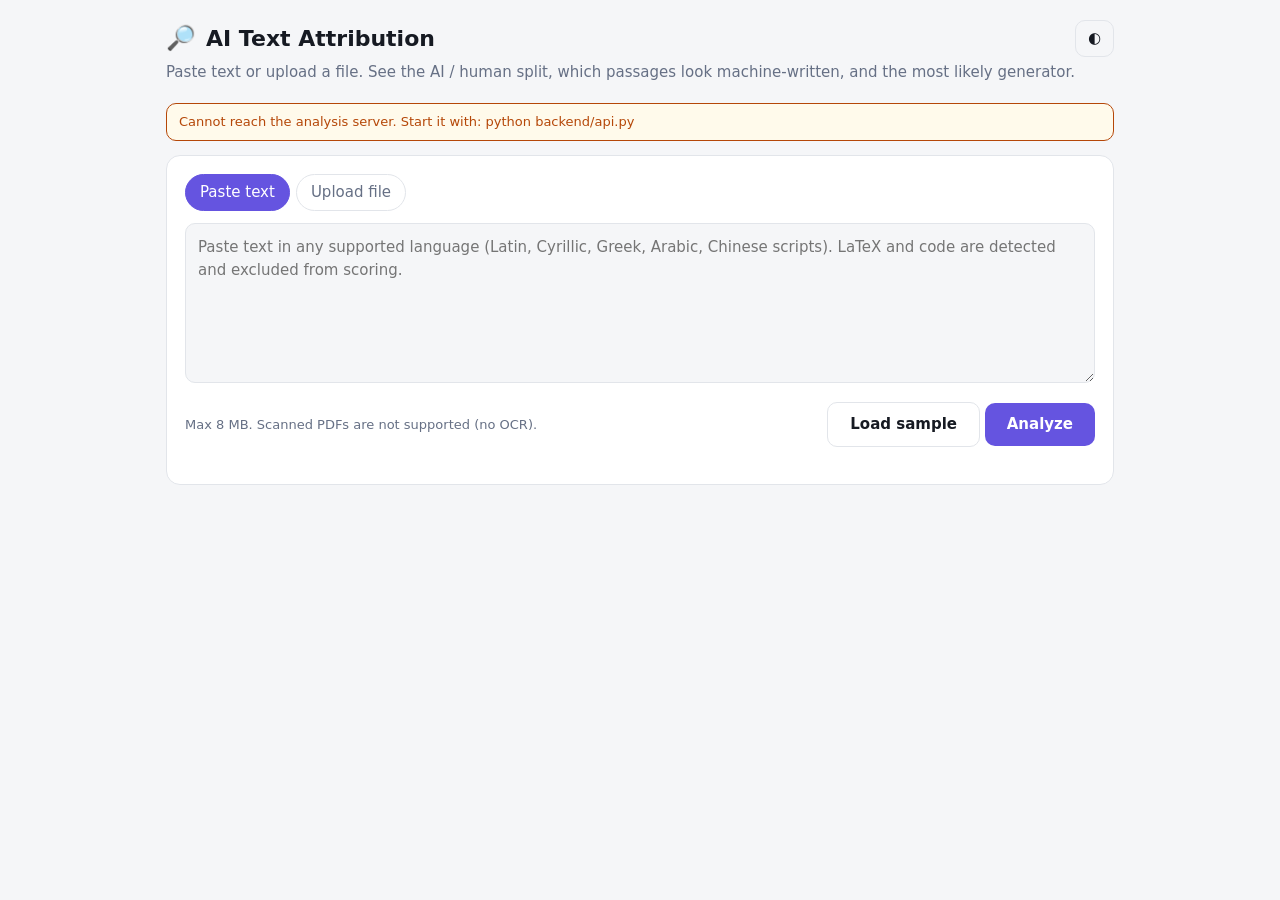
==== commit 5cceb03e: "feat: theme toggle, friendly generator names, local training script Co-Authored-By: Claude Sonnet 5." ====
--- a/docs/index.html
+++ b/docs/index.html
@@ -52,7 +52,7 @@
 .note{color:var(--mut);font-size:12.5px;margin-top:6px}
 </style></head>
 <body><div class="wrap">
-<header><span style="font-size:24px" aria-hidden="true">🔎</span><h1>AI Text Attribution</h1></header>
+<header><span style="font-size:24px" aria-hidden="true">🔎</span><h1 style="flex:1">AI Text Attribution</h1><button class="btn ghost" id="theme" style="padding:6px 12px" aria-label="Toggle light/dark theme">◐</button></header>
 <p class="sub">Paste text or upload a file. See the AI / human split, which passages look machine-written, and the most likely generator.</p>
 <div id="banner" class="banner hidden" role="status"></div>
 
@@ -94,6 +94,12 @@
 const API=(window.SFACA_API_URL||"").replace(/\/$/,"");
 const $=s=>document.querySelector(s);
 const esc=t=>t.replace(/[&<>]/g,c=>({"&":"&amp;","<":"&lt;",">":"&gt;"}[c]));
+const NAMES={"human":"Human","Llama-2-70b-chat-hf":"Llama-2 70B","Mistral-7B-Instruct-v0.2":"Mistral 7B","aya-101":"Aya-101","gpt-3.5-turbo-0125":"GPT-3.5 Turbo","opt-iml-max-30b":"OPT-IML 30B","v5-Eagle-7B-HF":"Eagle 7B","vicuna-13b":"Vicuna 13B"};
+const nice=n=>NAMES[n]||n;
+try{const th=localStorage.getItem("theme");if(th)document.documentElement.dataset.theme=th}catch(e){}
+document.addEventListener("DOMContentLoaded",()=>{$("#theme").onclick=()=>{
+  const dark=document.documentElement.dataset.theme?document.documentElement.dataset.theme==="dark":matchMedia("(prefers-color-scheme:dark)").matches;
+  const next=dark?"light":"dark";document.documentElement.dataset.theme=next;try{localStorage.setItem("theme",next)}catch(e){}}});
 const SAMPLE="Photosynthesis is the process by which plants convert light into chemical energy. I remember my grandmother watering her tomatoes every dawn, grumbling about the heat. Moreover, it is crucial to understand that this process plays a pivotal role in sustaining life on Earth. The overall reaction can be written as $6CO_2 + 6H_2O \\rightarrow C_6H_{12}O_6 + 6O_2$ for the net process. Furthermore, researchers continue to delve into the multifaceted mechanisms that underpin it. Honestly, the lab results we got last week were a mess.";
 let mode="text",file=null;
 
@@ -126,8 +132,8 @@
   return r;
 }
 async function analyze(){
-  $("#err").textContent="";$("#go").disabled=true;$("#go").textContent="Analyzing…";
-  try{render(await(await call("/api/analyze")).json())}
+  $("#err").textContent="Analyzing… the first request can take a few seconds while the model warms up.";$("#go").disabled=true;$("#go").textContent="Analyzing…";
+  try{render(await(await call("/api/analyze")).json());$("#err").textContent=""}
   catch(e){$("#err").textContent=e.message==="Failed to fetch"?"Cannot reach the analysis server.":e.message}
   $("#go").disabled=false;$("#go").textContent="Analyze";
 }
@@ -148,13 +154,13 @@
   $("#chips").innerHTML=`<span class="chip">Script: <b>${d.script}</b></span><span class="chip">Adapter: <b>${d.adapter}</b></span>
    <span class="chip">Notation density: <b>${(d.ndi*100).toFixed(1)}%</b></span>
    ${d.low_evidence?'<span class="chip"><b>Low evidence</b></span>':""}
-   <span class="chip">Likely source: <b>${esc(likely)}</b></span>`;
+   <span class="chip">Likely source: <b>${esc(nice(likely))}</b></span>`;
   $("#warns").innerHTML=(d.warnings||[]).map(w=>`<div class="banner">${esc(w)}</div>`).join("");
   const C=2*Math.PI*46,a=d.ai_pct/100*C;
   $("#donut").innerHTML=`<circle cx="60" cy="60" r="46" fill="none" stroke="var(--hu)" stroke-width="16"/>
    <circle cx="60" cy="60" r="46" fill="none" stroke="var(--ai)" stroke-width="16" stroke-dasharray="${a} ${C}" transform="rotate(-90 60 60)"/>`;
   $("#aiPct").textContent=`${d.ai_pct.toFixed(1)}% AI · ${d.human_pct.toFixed(1)}% Human`;
-  $("#gens").innerHTML=[human,...ranked].filter(Boolean).map(([n,p],i)=>`<div class="gen ${i===1&&d.ai_pct>=50?"top":""}"><span>${esc(n)}</span><div class="track"><div class="fill" style="width:${p*100}%"></div></div><span>${(p*100).toFixed(1)}%</span></div>`).join("");
+  $("#gens").innerHTML=[human,...ranked].filter(Boolean).map(([n,p],i)=>`<div class="gen ${i===1&&d.ai_pct>=50?"top":""}"><span>${esc(nice(n))}</span><div class="track"><div class="fill" style="width:${p*100}%"></div></div><span>${(p*100).toFixed(1)}%</span></div>`).join("");
   const segs=d.segments,n=segs.length,W=Math.max(600,n*14),bw=W/n;
   let bars="",flag=0,tc=0;
   segs.forEach((s,i)=>{
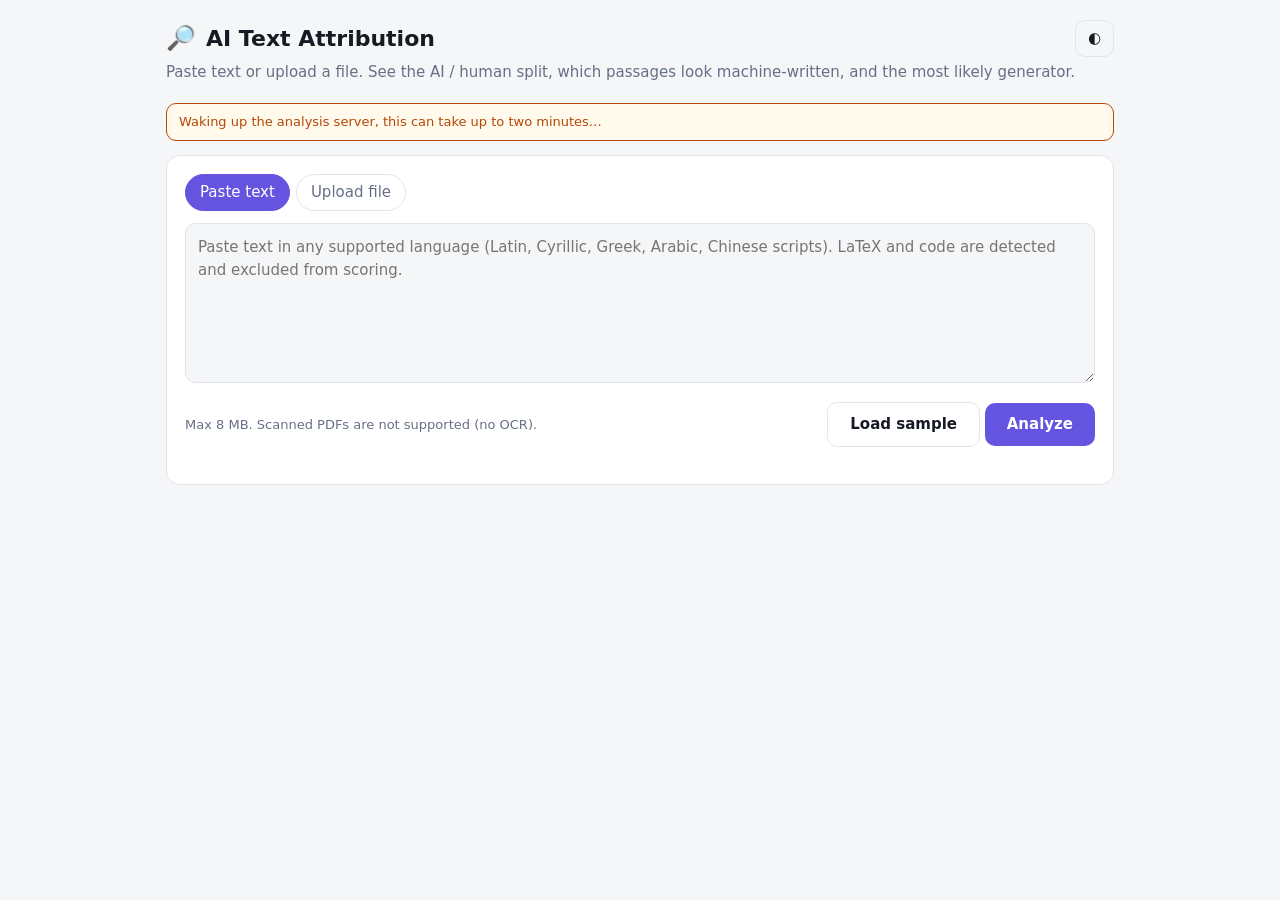
==== commit 652277ae: "feat: Hugging Face Space deployment bundle, CPU-safe head loading, wake-up handling in UI Co-Authore" ====
--- a/docs/index.html
+++ b/docs/index.html
@@ -103,11 +103,20 @@
 const SAMPLE="Photosynthesis is the process by which plants convert light into chemical energy. I remember my grandmother watering her tomatoes every dawn, grumbling about the heat. Moreover, it is crucial to understand that this process plays a pivotal role in sustaining life on Earth. The overall reaction can be written as $6CO_2 + 6H_2O \\rightarrow C_6H_{12}O_6 + 6O_2$ for the net process. Furthermore, researchers continue to delve into the multifaceted mechanisms that underpin it. Honestly, the lab results we got last week were a mess.";
 let mode="text",file=null;
 
-fetch(API+"/health").then(r=>r.json()).then(h=>{
+// Free hosts sleep when idle and take 1-2 minutes to wake, so retry the health check before giving up.
+async function checkHealth(tries){
   const b=$("#banner");
-  if(h.model==="stub"){b.textContent="Demo mode: scores come from a placeholder heuristic, not the trained model.";b.classList.remove("hidden")}
-  else if(h.status!=="ok"){b.textContent="The model is not loaded on the server yet.";b.classList.remove("hidden")}
-}).catch(()=>{const b=$("#banner");b.textContent="Cannot reach the analysis server"+(API?" at "+API:"")+". Start it with: python backend/api.py";b.classList.remove("hidden")});
+  try{
+    const h=await(await fetch(API+"/health")).json();
+    if(h.model==="stub"){b.textContent="Demo mode: scores come from a placeholder heuristic, not the trained model.";b.classList.remove("hidden")}
+    else if(h.status!=="ok"){b.textContent="The model is still loading on the server…";b.classList.remove("hidden");if(tries>0)setTimeout(()=>checkHealth(tries-1),5000)}
+    else b.classList.add("hidden");
+  }catch(e){
+    if(tries>0){b.textContent="Waking up the analysis server, this can take up to two minutes…";b.classList.remove("hidden");setTimeout(()=>checkHealth(tries-1),5000)}
+    else{b.textContent="Cannot reach the analysis server"+(API?" at "+API:"")+". Please try again later.";b.classList.remove("hidden")}
+  }
+}
+checkHealth(24);
 
 document.querySelectorAll(".tab").forEach(b=>b.onclick=()=>{mode=b.dataset.m;
   document.querySelectorAll(".tab").forEach(x=>x.classList.toggle("on",x===b));
